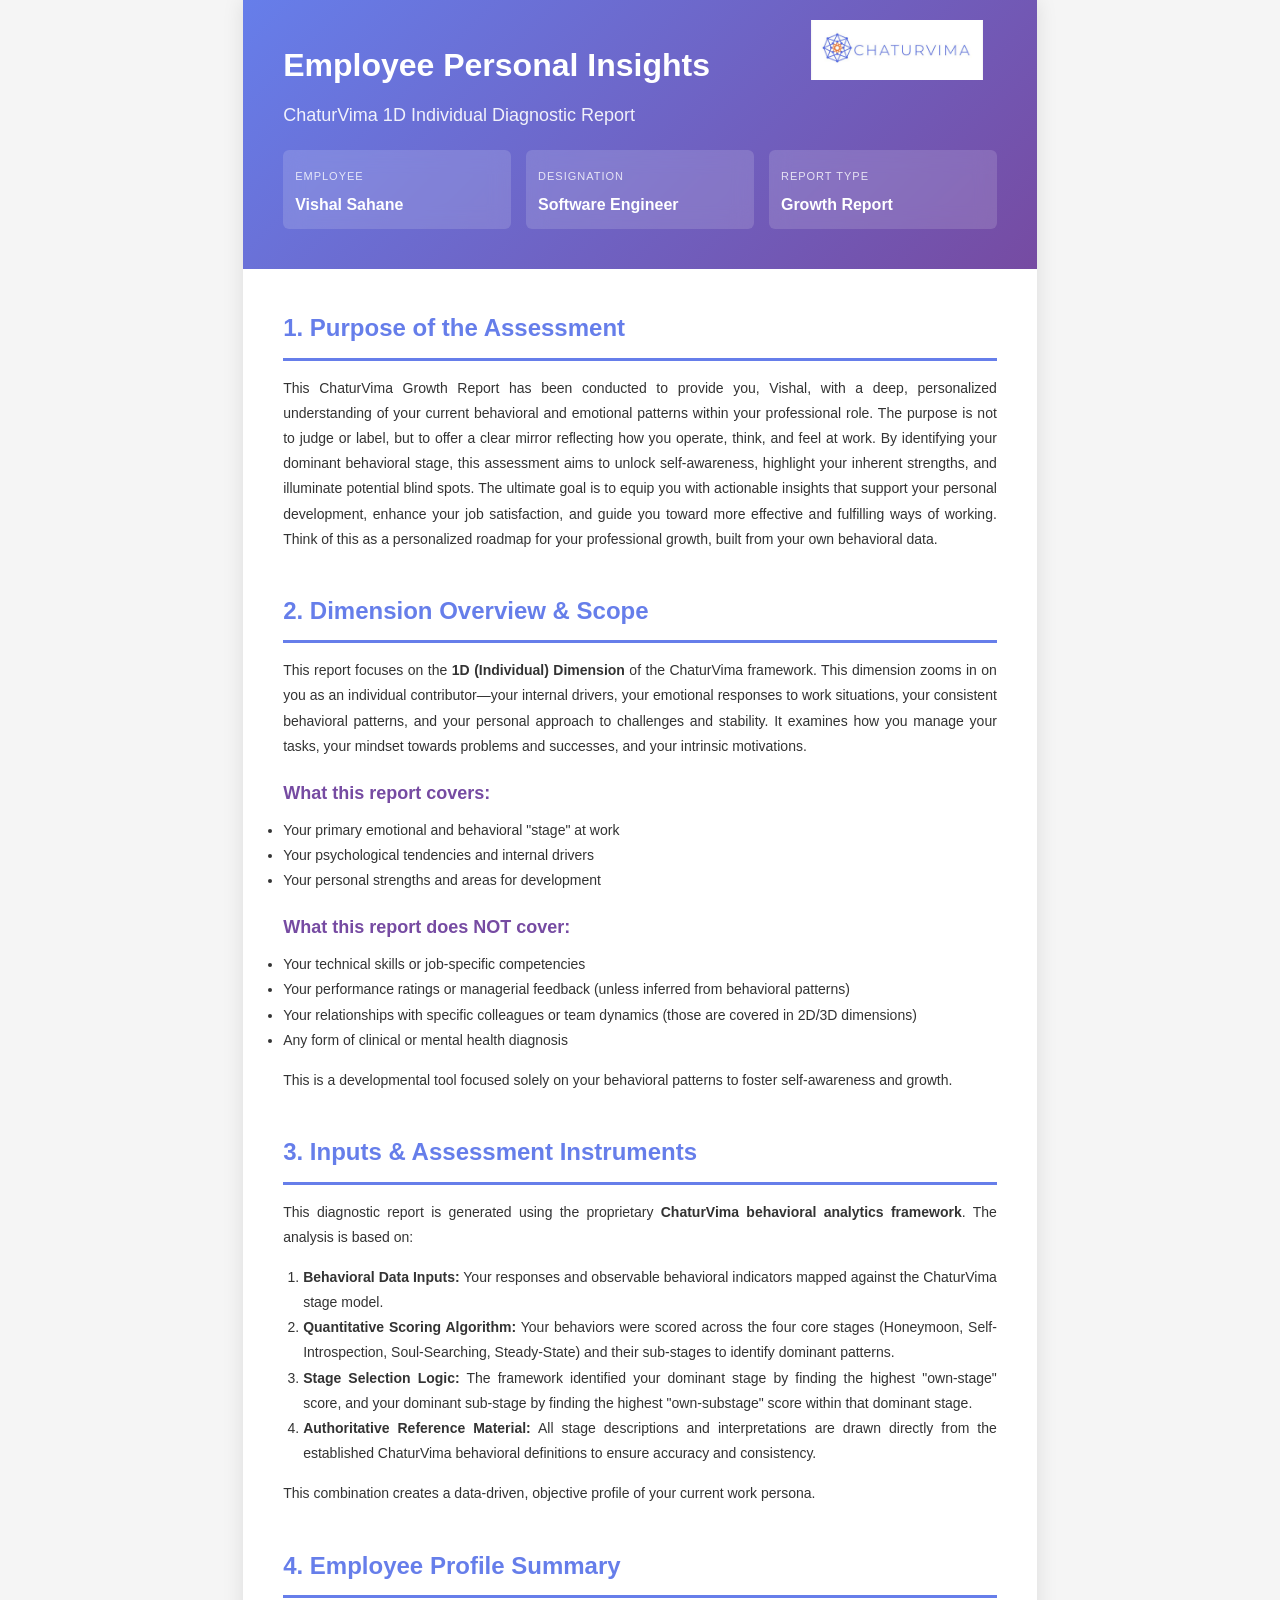
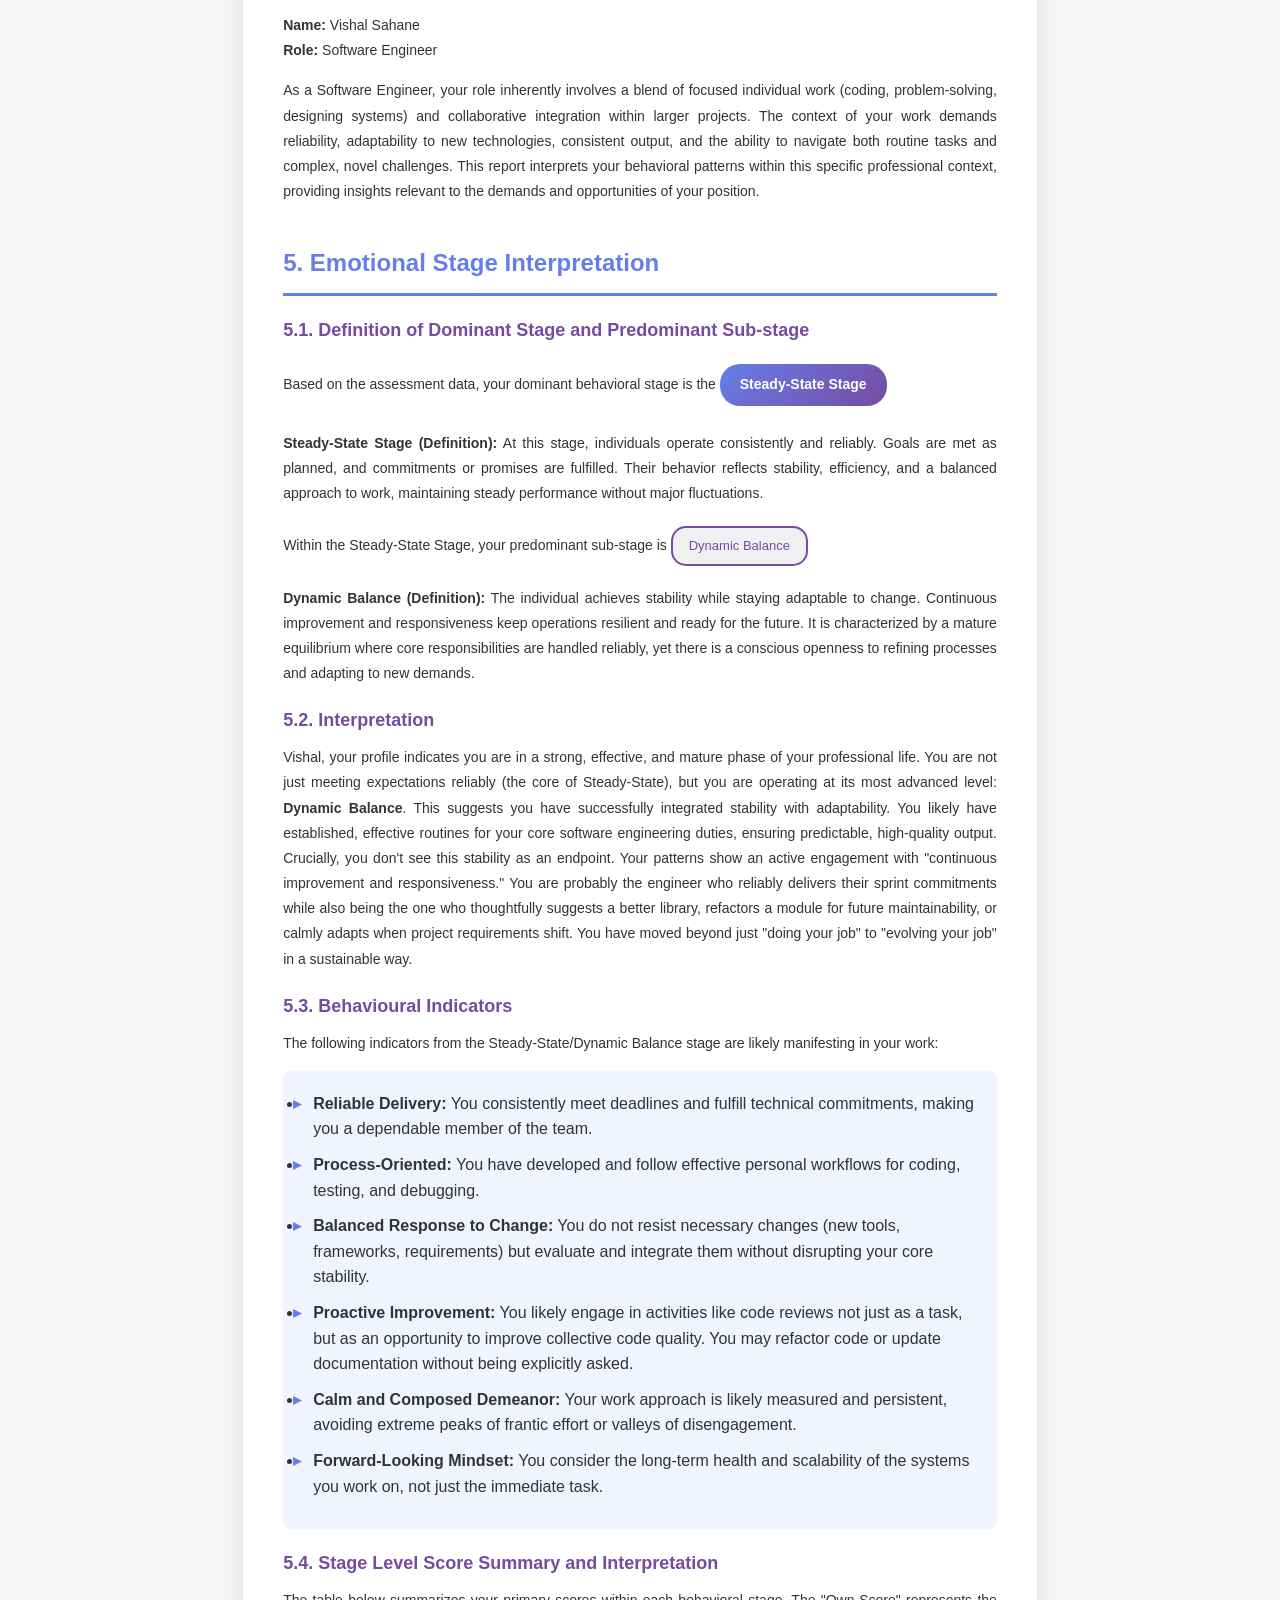
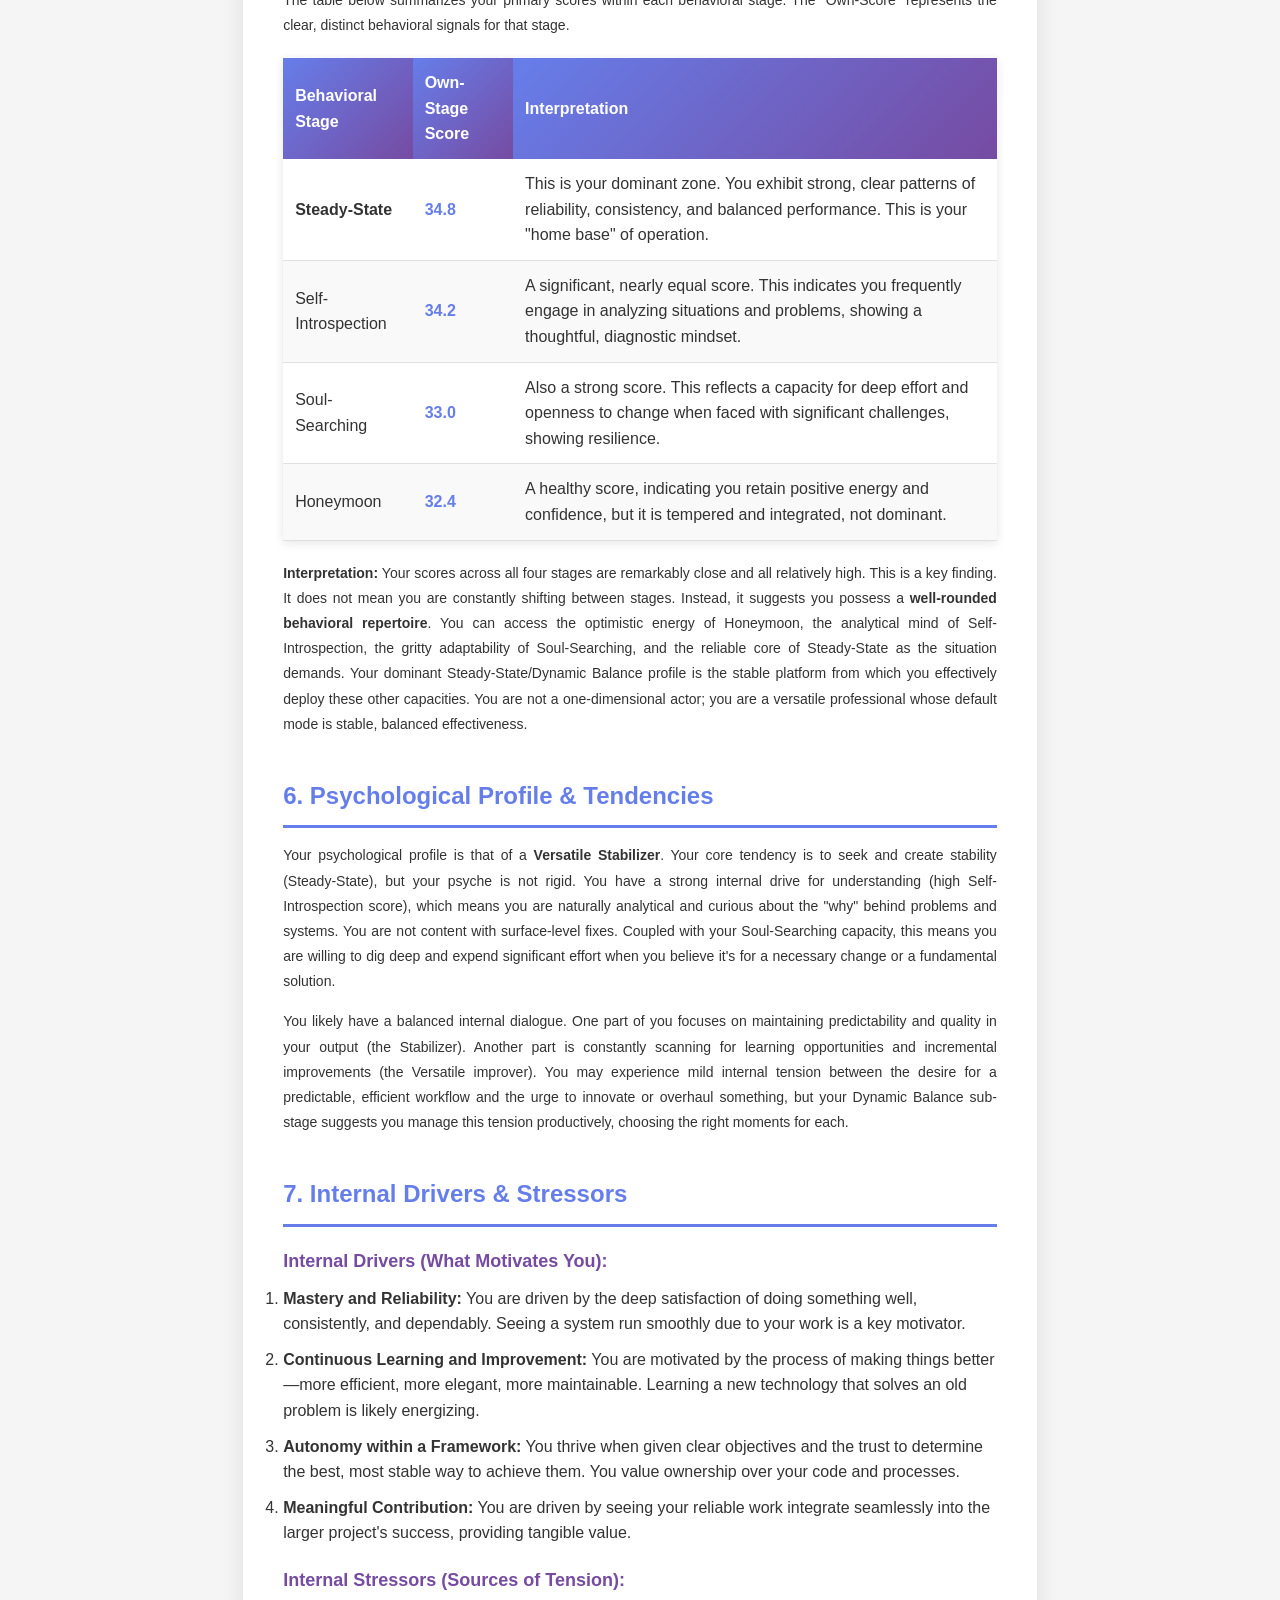
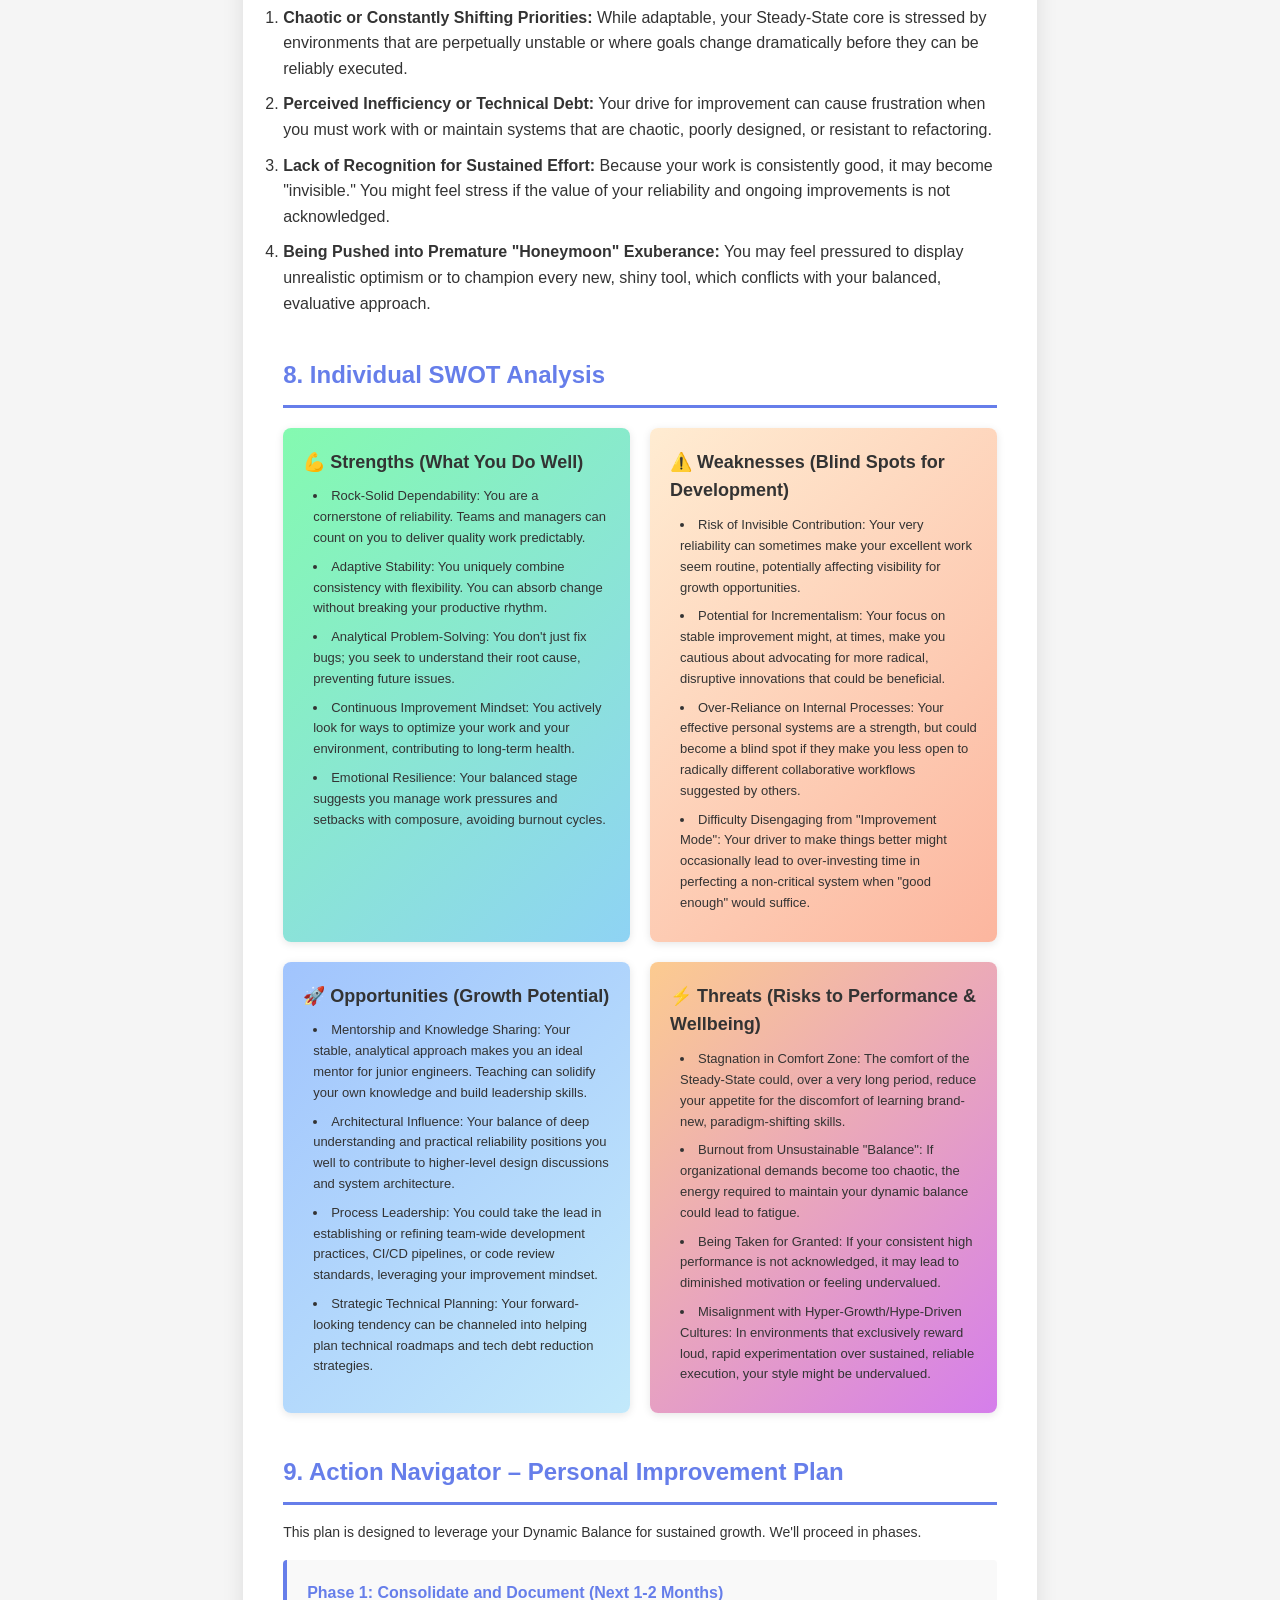
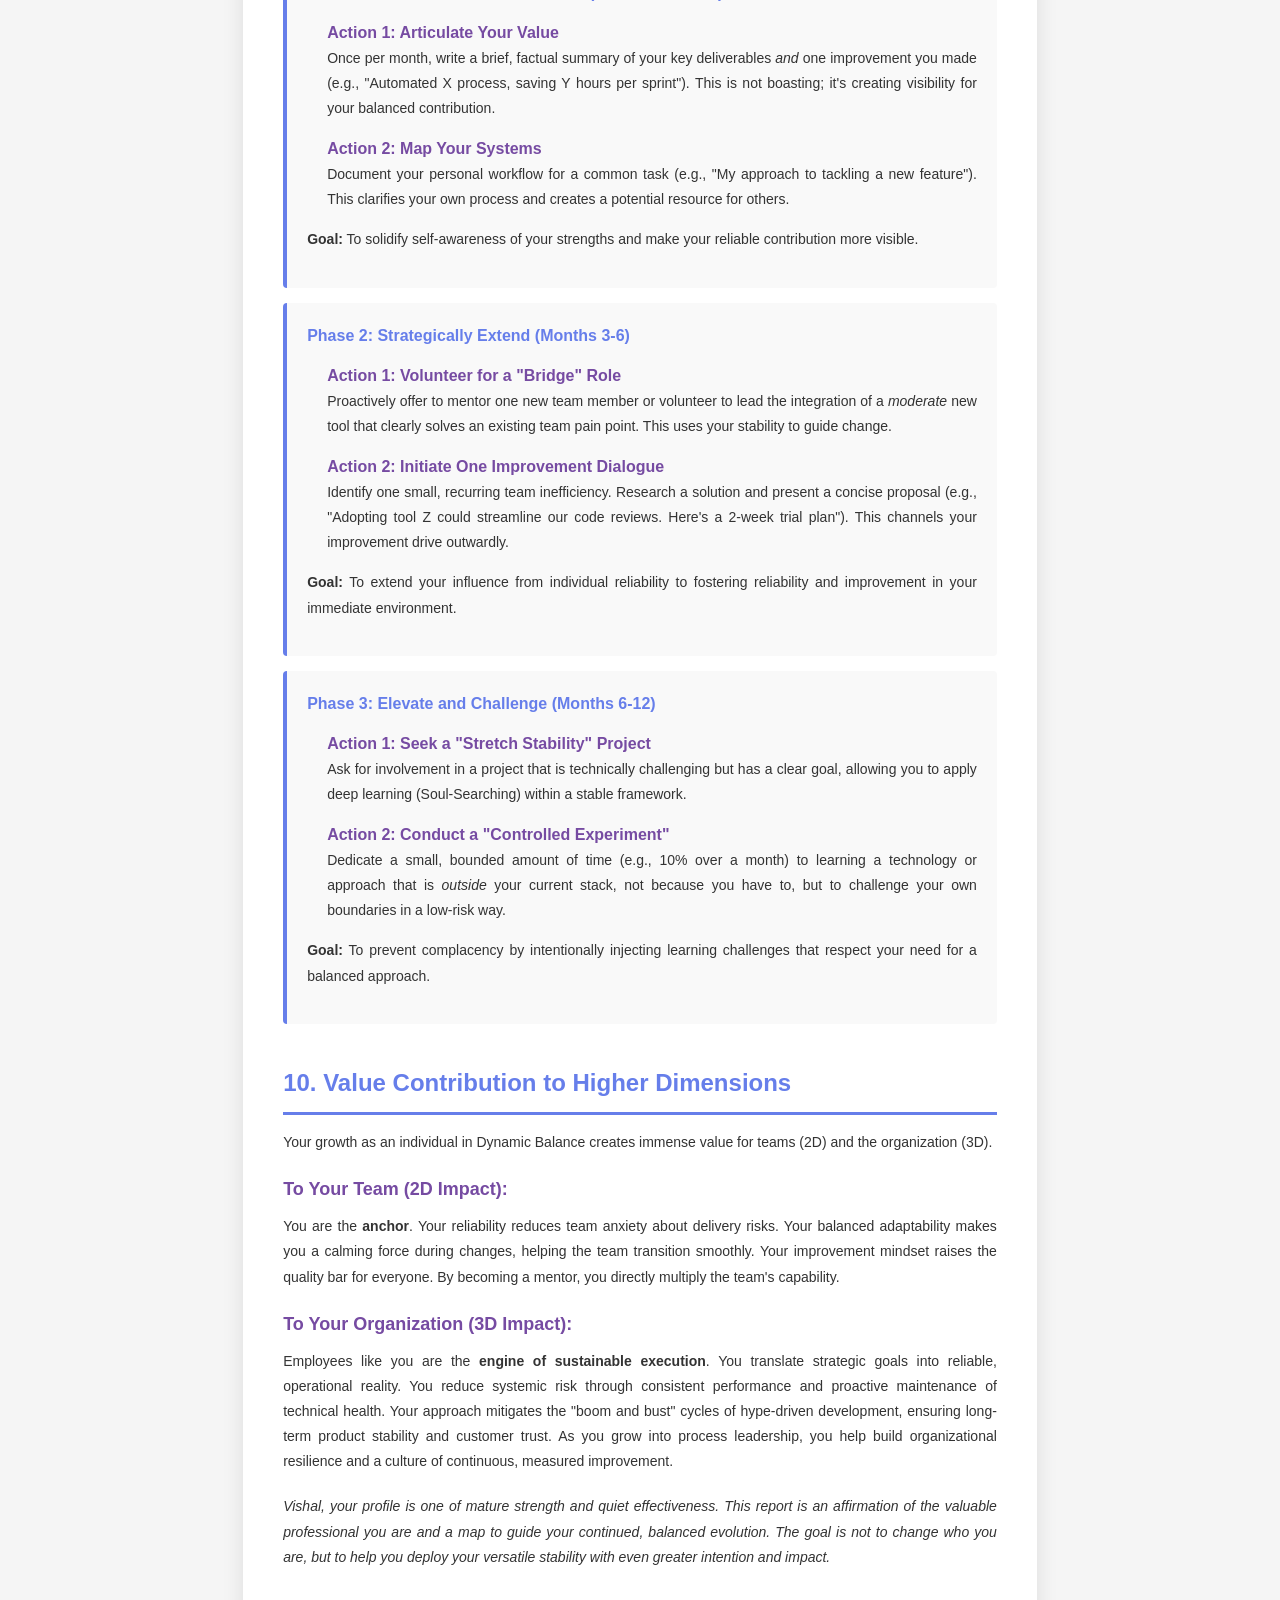
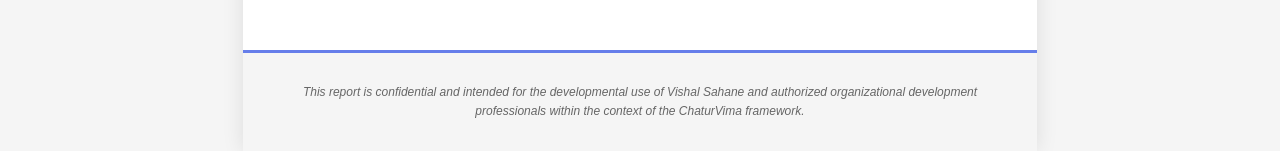
==== html/chatur/index.html @ ba2a968c "Initial clean commit" ====
<!DOCTYPE html>
<html lang="en">
<head>
    <meta charset="UTF-8">
    <meta name="viewport" content="width=device-width, initial-scale=1.0">
    <title>ChaturVima Growth Report - Vishal Sahane</title>
    <style>
        * {
            margin: 0;
            padding: 0;
            box-sizing: border-box;
        }

        @page {
            size: A4;
            margin: 20mm;
        }

        body {
            font-family: 'Segoe UI', Tahoma, Geneva, Verdana, sans-serif;
            line-height: 1.6;
            color: #333;
            background: #f5f5f5;
        }

        .container {
            max-width: 210mm;
            margin: 0 auto;
            background: white;
            box-shadow: 0 0 20px rgba(0,0,0,0.1);
        }

        /* Header */
        .report-header {
            background: linear-gradient(135deg, #667eea 0%, #764ba2 100%);
            color: white;
            padding: 40px;
            position: relative;
        }

        .logo-space {
            position: absolute;
            top: 20px;
            right: 40px;
            width: 200px;
            height: 60px;
            display: flex;
            align-items: center;
            justify-content: center;
        }

        .logo-space img {
            max-width: 100%;
            max-height: 100%;
            object-fit: contain;
        }

        .report-header h1 {
            font-size: 32px;
            margin-bottom: 10px;
            font-weight: 700;
        }

        .report-header .subtitle {
            font-size: 18px;
            opacity: 0.9;
            margin-bottom: 20px;
        }

        .employee-info {
            display: grid;
            grid-template-columns: repeat(3, 1fr);
            gap: 15px;
            margin-top: 20px;
        }

        .info-box {
            background: rgba(255,255,255,0.15);
            padding: 12px;
            border-radius: 6px;
            backdrop-filter: blur(10px);
        }

        .info-box label {
            font-size: 11px;
            opacity: 0.8;
            text-transform: uppercase;
            letter-spacing: 1px;
        }

        .info-box .value {
            font-size: 16px;
            font-weight: 600;
            margin-top: 4px;
        }

        /* Content */
        .content {
            padding: 40px;
        }

        .section {
            margin-bottom: 40px;
            page-break-inside: avoid;
        }

        .section-title {
            font-size: 24px;
            color: #667eea;
            margin-bottom: 15px;
            padding-bottom: 10px;
            border-bottom: 3px solid #667eea;
            font-weight: 600;
        }

        .subsection-title {
            font-size: 18px;
            color: #764ba2;
            margin: 20px 0 10px 0;
            font-weight: 600;
        }

        .section-content {
            font-size: 14px;
            text-align: justify;
            margin-bottom: 15px;
            line-height: 1.8;
        }

        /* Stage Badge */
        .stage-badge {
            display: inline-block;
            background: linear-gradient(135deg, #667eea 0%, #764ba2 100%);
            color: white;
            padding: 8px 20px;
            border-radius: 20px;
            font-weight: 600;
            margin: 10px 0;
            font-size: 14px;
        }

        .substage-badge {
            display: inline-block;
            background: #f0f0f0;
            color: #764ba2;
            padding: 6px 16px;
            border-radius: 15px;
            font-weight: 500;
            margin: 5px 0;
            font-size: 13px;
            border: 2px solid #764ba2;
        }

        /* Score Table */
        .score-table {
            width: 100%;
            border-collapse: collapse;
            margin: 20px 0;
            box-shadow: 0 2px 10px rgba(0,0,0,0.1);
        }

        .score-table th {
            background: linear-gradient(135deg, #667eea 0%, #764ba2 100%);
            color: white;
            padding: 12px;
            text-align: left;
            font-weight: 600;
        }

        .score-table td {
            padding: 12px;
            border-bottom: 1px solid #e0e0e0;
        }

        .score-table tr:nth-child(even) {
            background: #f9f9f9;
        }

        .score-table tr:hover {
            background: #f0f0f0;
        }

        .score-value {
            font-weight: 700;
            color: #667eea;
            font-size: 16px;
        }

        /* SWOT Analysis */
        .swot-grid {
            display: grid;
            grid-template-columns: repeat(2, 1fr);
            gap: 20px;
            margin: 20px 0;
        }

        .swot-box {
            padding: 20px;
            border-radius: 8px;
            box-shadow: 0 2px 8px rgba(0,0,0,0.1);
        }

        .swot-box.strengths {
            background: linear-gradient(135deg, #84fab0 0%, #8fd3f4 100%);
        }

        .swot-box.weaknesses {
            background: linear-gradient(135deg, #ffecd2 0%, #fcb69f 100%);
        }

        .swot-box.opportunities {
            background: linear-gradient(135deg, #a1c4fd 0%, #c2e9fb 100%);
        }

        .swot-box.threats {
            background: linear-gradient(135deg, #fccb90 0%, #d57eeb 100%);
        }

        .swot-box h3 {
            font-size: 18px;
            margin-bottom: 10px;
            font-weight: 700;
        }

        .swot-box ul {
            list-style-position: inside;
            padding-left: 10px;
        }

        .swot-box li {
            margin-bottom: 8px;
            font-size: 13px;
            line-height: 1.6;
        }

        /* Action Plan */
        .action-phase {
            background: #f9f9f9;
            padding: 20px;
            border-left: 4px solid #667eea;
            margin: 15px 0;
            border-radius: 4px;
        }

        .action-phase h4 {
            color: #667eea;
            margin-bottom: 10px;
            font-size: 16px;
        }

        .action-item {
            margin: 15px 0;
            padding-left: 20px;
        }

        .action-item strong {
            color: #764ba2;
        }

        .action-steps {
            margin-left: 20px;
            margin-top: 8px;
        }

        .action-steps li {
            margin-bottom: 6px;
            font-size: 13px;
        }

        /* Indicators List */
        .indicators-list {
            background: #f0f4ff;
            padding: 20px;
            border-radius: 8px;
            margin: 15px 0;
        }

        .indicators-list li {
            margin-bottom: 10px;
            padding-left: 10px;
            position: relative;
            line-height: 1.6;
        }

        .indicators-list li:before {
            content: "▸";
            color: #667eea;
            position: absolute;
            left: -10px;
            font-weight: bold;
        }

        /* Drivers/Stressors Lists */
        .drivers-stressors ul {
            margin-left: 20px;
        }

        .drivers-stressors li {
            margin-bottom: 10px;
            line-height: 1.6;
        }

        /* Footer */
        .report-footer {
            background: #f5f5f5;
            padding: 30px 40px;
            text-align: center;
            border-top: 3px solid #667eea;
        }

        .footer-note {
            font-size: 12px;
            color: #666;
            font-style: italic;
            max-width: 800px;
            margin: 0 auto;
        }

        /* Print Styles */
        @media print {
            body {
                background: white;
            }
            
            .container {
                box-shadow: none;
                max-width: 100%;
            }

            .section {
                page-break-inside: avoid;
            }

            .swot-grid {
                page-break-inside: avoid;
            }
        }

        /* Responsive */
        @media (max-width: 768px) {
            .employee-info {
                grid-template-columns: 1fr;
            }

            .swot-grid {
                grid-template-columns: 1fr;
            }

            .content {
                padding: 20px;
            }

            .report-header {
                padding: 20px;
            }

            .logo-space {
                position: static;
                margin: 20px auto 0;
            }
        }
    </style>
</head>
<body>
    <div class="container">
        <!-- Header -->
        <div class="report-header">
            <div class="logo-space">
                <img src="./chatur logo.png" alt="ChaturVima Logo">
            </div>
            <h1>Employee Personal Insights</h1>
            <div class="subtitle">ChaturVima 1D Individual Diagnostic Report</div>
            
            <div class="employee-info">
                <div class="info-box">
                    <label>Employee</label>
                    <div class="value">Vishal Sahane</div>
                </div>
                <div class="info-box">
                    <label>Designation</label>
                    <div class="value">Software Engineer</div>
                </div>
                <div class="info-box">
                    <label>Report Type</label>
                    <div class="value">Growth Report</div>
                </div>
            </div>
        </div>

        <!-- Content -->
        <div class="content">
            <!-- Section 1: Purpose -->
            <div class="section">
                <h2 class="section-title">1. Purpose of the Assessment</h2>
                <p class="section-content">
                    This ChaturVima Growth Report has been conducted to provide you, Vishal, with a deep, personalized understanding of your current behavioral and emotional patterns within your professional role. The purpose is not to judge or label, but to offer a clear mirror reflecting how you operate, think, and feel at work. By identifying your dominant behavioral stage, this assessment aims to unlock self-awareness, highlight your inherent strengths, and illuminate potential blind spots. The ultimate goal is to equip you with actionable insights that support your personal development, enhance your job satisfaction, and guide you toward more effective and fulfilling ways of working. Think of this as a personalized roadmap for your professional growth, built from your own behavioral data.
                </p>
            </div>

            <!-- Section 2: Dimension Overview -->
            <div class="section">
                <h2 class="section-title">2. Dimension Overview & Scope</h2>
                <p class="section-content">
                    This report focuses on the <strong>1D (Individual) Dimension</strong> of the ChaturVima framework. This dimension zooms in on you as an individual contributor—your internal drivers, your emotional responses to work situations, your consistent behavioral patterns, and your personal approach to challenges and stability. It examines how you manage your tasks, your mindset towards problems and successes, and your intrinsic motivations.
                </p>
                
                <h3 class="subsection-title">What this report covers:</h3>
                <ul class="section-content">
                    <li>Your primary emotional and behavioral "stage" at work</li>
                    <li>Your psychological tendencies and internal drivers</li>
                    <li>Your personal strengths and areas for development</li>
                </ul>

                <h3 class="subsection-title">What this report does NOT cover:</h3>
                <ul class="section-content">
                    <li>Your technical skills or job-specific competencies</li>
                    <li>Your performance ratings or managerial feedback (unless inferred from behavioral patterns)</li>
                    <li>Your relationships with specific colleagues or team dynamics (those are covered in 2D/3D dimensions)</li>
                    <li>Any form of clinical or mental health diagnosis</li>
                </ul>
                <p class="section-content">
                    This is a developmental tool focused solely on your behavioral patterns to foster self-awareness and growth.
                </p>
            </div>

            <!-- Section 3: Inputs & Assessment -->
            <div class="section">
                <h2 class="section-title">3. Inputs & Assessment Instruments</h2>
                <p class="section-content">
                    This diagnostic report is generated using the proprietary <strong>ChaturVima behavioral analytics framework</strong>. The analysis is based on:
                </p>
                <ol class="section-content" style="margin-left: 20px;">
                    <li><strong>Behavioral Data Inputs:</strong> Your responses and observable behavioral indicators mapped against the ChaturVima stage model.</li>
                    <li><strong>Quantitative Scoring Algorithm:</strong> Your behaviors were scored across the four core stages (Honeymoon, Self-Introspection, Soul-Searching, Steady-State) and their sub-stages to identify dominant patterns.</li>
                    <li><strong>Stage Selection Logic:</strong> The framework identified your dominant stage by finding the highest "own-stage" score, and your dominant sub-stage by finding the highest "own-substage" score within that dominant stage.</li>
                    <li><strong>Authoritative Reference Material:</strong> All stage descriptions and interpretations are drawn directly from the established ChaturVima behavioral definitions to ensure accuracy and consistency.</li>
                </ol>
                <p class="section-content">
                    This combination creates a data-driven, objective profile of your current work persona.
                </p>
            </div>

            <!-- Section 4: Employee Profile -->
            <div class="section">
                <h2 class="section-title">4. Employee Profile Summary</h2>
                <p class="section-content">
                    <strong>Name:</strong> Vishal Sahane<br>
                    <strong>Role:</strong> Software Engineer
                </p>
                <p class="section-content">
                    As a Software Engineer, your role inherently involves a blend of focused individual work (coding, problem-solving, designing systems) and collaborative integration within larger projects. The context of your work demands reliability, adaptability to new technologies, consistent output, and the ability to navigate both routine tasks and complex, novel challenges. This report interprets your behavioral patterns within this specific professional context, providing insights relevant to the demands and opportunities of your position.
                </p>
            </div>

            <!-- Section 5: Emotional Stage -->
            <div class="section">
                <h2 class="section-title">5. Emotional Stage Interpretation</h2>
                
                <h3 class="subsection-title">5.1. Definition of Dominant Stage and Predominant Sub-stage</h3>
                <p class="section-content">
                    Based on the assessment data, your dominant behavioral stage is the <span class="stage-badge">Steady-State Stage</span>
                </p>
                <p class="section-content">
                    <strong>Steady-State Stage (Definition):</strong> At this stage, individuals operate consistently and reliably. Goals are met as planned, and commitments or promises are fulfilled. Their behavior reflects stability, efficiency, and a balanced approach to work, maintaining steady performance without major fluctuations.
                </p>
                <p class="section-content">
                    Within the Steady-State Stage, your predominant sub-stage is <span class="substage-badge">Dynamic Balance</span>
                </p>
                <p class="section-content">
                    <strong>Dynamic Balance (Definition):</strong> The individual achieves stability while staying adaptable to change. Continuous improvement and responsiveness keep operations resilient and ready for the future. It is characterized by a mature equilibrium where core responsibilities are handled reliably, yet there is a conscious openness to refining processes and adapting to new demands.
                </p>

                <h3 class="subsection-title">5.2. Interpretation</h3>
                <p class="section-content">
                    Vishal, your profile indicates you are in a strong, effective, and mature phase of your professional life. You are not just meeting expectations reliably (the core of Steady-State), but you are operating at its most advanced level: <strong>Dynamic Balance</strong>. This suggests you have successfully integrated stability with adaptability. You likely have established, effective routines for your core software engineering duties, ensuring predictable, high-quality output. Crucially, you don't see this stability as an endpoint. Your patterns show an active engagement with "continuous improvement and responsiveness." You are probably the engineer who reliably delivers their sprint commitments while also being the one who thoughtfully suggests a better library, refactors a module for future maintainability, or calmly adapts when project requirements shift. You have moved beyond just "doing your job" to "evolving your job" in a sustainable way.
                </p>

                <h3 class="subsection-title">5.3. Behavioural Indicators</h3>
                <p class="section-content">
                    The following indicators from the Steady-State/Dynamic Balance stage are likely manifesting in your work:
                </p>
                <div class="indicators-list">
                    <ul>
                        <li><strong>Reliable Delivery:</strong> You consistently meet deadlines and fulfill technical commitments, making you a dependable member of the team.</li>
                        <li><strong>Process-Oriented:</strong> You have developed and follow effective personal workflows for coding, testing, and debugging.</li>
                        <li><strong>Balanced Response to Change:</strong> You do not resist necessary changes (new tools, frameworks, requirements) but evaluate and integrate them without disrupting your core stability.</li>
                        <li><strong>Proactive Improvement:</strong> You likely engage in activities like code reviews not just as a task, but as an opportunity to improve collective code quality. You may refactor code or update documentation without being explicitly asked.</li>
                        <li><strong>Calm and Composed Demeanor:</strong> Your work approach is likely measured and persistent, avoiding extreme peaks of frantic effort or valleys of disengagement.</li>
                        <li><strong>Forward-Looking Mindset:</strong> You consider the long-term health and scalability of the systems you work on, not just the immediate task.</li>
                    </ul>
                </div>

                <h3 class="subsection-title">5.4. Stage Level Score Summary and Interpretation</h3>
                <p class="section-content">
                    The table below summarizes your primary scores within each behavioral stage. The "Own-Score" represents the clear, distinct behavioral signals for that stage.
                </p>
                <table class="score-table">
                    <thead>
                        <tr>
                            <th>Behavioral Stage</th>
                            <th>Own-Stage Score</th>
                            <th>Interpretation</th>
                        </tr>
                    </thead>
                    <tbody>
                        <tr>
                            <td><strong>Steady-State</strong></td>
                            <td><span class="score-value">34.8</span></td>
                            <td>This is your dominant zone. You exhibit strong, clear patterns of reliability, consistency, and balanced performance. This is your "home base" of operation.</td>
                        </tr>
                        <tr>
                            <td>Self-Introspection</td>
                            <td><span class="score-value">34.2</span></td>
                            <td>A significant, nearly equal score. This indicates you frequently engage in analyzing situations and problems, showing a thoughtful, diagnostic mindset.</td>
                        </tr>
                        <tr>
                            <td>Soul-Searching</td>
                            <td><span class="score-value">33.0</span></td>
                            <td>Also a strong score. This reflects a capacity for deep effort and openness to change when faced with significant challenges, showing resilience.</td>
                        </tr>
                        <tr>
                            <td>Honeymoon</td>
                            <td><span class="score-value">32.4</span></td>
                            <td>A healthy score, indicating you retain positive energy and confidence, but it is tempered and integrated, not dominant.</td>
                        </tr>
                    </tbody>
                </table>
                <p class="section-content">
                    <strong>Interpretation:</strong> Your scores across all four stages are remarkably close and all relatively high. This is a key finding. It does not mean you are constantly shifting between stages. Instead, it suggests you possess a <strong>well-rounded behavioral repertoire</strong>. You can access the optimistic energy of Honeymoon, the analytical mind of Self-Introspection, the gritty adaptability of Soul-Searching, and the reliable core of Steady-State as the situation demands. Your dominant Steady-State/Dynamic Balance profile is the stable platform from which you effectively deploy these other capacities. You are not a one-dimensional actor; you are a versatile professional whose default mode is stable, balanced effectiveness.
                </p>
            </div>

            <!-- Section 6: Psychological Profile -->
            <div class="section">
                <h2 class="section-title">6. Psychological Profile & Tendencies</h2>
                <p class="section-content">
                    Your psychological profile is that of a <strong>Versatile Stabilizer</strong>. Your core tendency is to seek and create stability (Steady-State), but your psyche is not rigid. You have a strong internal drive for understanding (high Self-Introspection score), which means you are naturally analytical and curious about the "why" behind problems and systems. You are not content with surface-level fixes. Coupled with your Soul-Searching capacity, this means you are willing to dig deep and expend significant effort when you believe it's for a necessary change or a fundamental solution.
                </p>
                <p class="section-content">
                    You likely have a balanced internal dialogue. One part of you focuses on maintaining predictability and quality in your output (the Stabilizer). Another part is constantly scanning for learning opportunities and incremental improvements (the Versatile improver). You may experience mild internal tension between the desire for a predictable, efficient workflow and the urge to innovate or overhaul something, but your Dynamic Balance sub-stage suggests you manage this tension productively, choosing the right moments for each.
                </p>
            </div>

            <!-- Section 7: Internal Drivers & Stressors -->
            <div class="section">
                <h2 class="section-title">7. Internal Drivers & Stressors</h2>
                
                <div class="drivers-stressors">
                    <h3 class="subsection-title">Internal Drivers (What Motivates You):</h3>
                    <ol>
                        <li><strong>Mastery and Reliability:</strong> You are driven by the deep satisfaction of doing something well, consistently, and dependably. Seeing a system run smoothly due to your work is a key motivator.</li>
                        <li><strong>Continuous Learning and Improvement:</strong> You are motivated by the process of making things better—more efficient, more elegant, more maintainable. Learning a new technology that solves an old problem is likely energizing.</li>
                        <li><strong>Autonomy within a Framework:</strong> You thrive when given clear objectives and the trust to determine the best, most stable way to achieve them. You value ownership over your code and processes.</li>
                        <li><strong>Meaningful Contribution:</strong> You are driven by seeing your reliable work integrate seamlessly into the larger project's success, providing tangible value.</li>
                    </ol>

                    <h3 class="subsection-title">Internal Stressors (Sources of Tension):</h3>
                    <ol>
                        <li><strong>Chaotic or Constantly Shifting Priorities:</strong> While adaptable, your Steady-State core is stressed by environments that are perpetually unstable or where goals change dramatically before they can be reliably executed.</li>
                        <li><strong>Perceived Inefficiency or Technical Debt:</strong> Your drive for improvement can cause frustration when you must work with or maintain systems that are chaotic, poorly designed, or resistant to refactoring.</li>
                        <li><strong>Lack of Recognition for Sustained Effort:</strong> Because your work is consistently good, it may become "invisible." You might feel stress if the value of your reliability and ongoing improvements is not acknowledged.</li>
                        <li><strong>Being Pushed into Premature "Honeymoon" Exuberance:</strong> You may feel pressured to display unrealistic optimism or to champion every new, shiny tool, which conflicts with your balanced, evaluative approach.</li>
                    </ol>
                </div>
            </div>

            <!-- Section 8: SWOT Analysis -->
            <div class="section">
                <h2 class="section-title">8. Individual SWOT Analysis</h2>
                
                <div class="swot-grid">
                    <div class="swot-box strengths">
                        <h3>💪 Strengths (What You Do Well)</h3>
                        <ul>
                            <li>Rock-Solid Dependability: You are a cornerstone of reliability. Teams and managers can count on you to deliver quality work predictably.</li>
                            <li>Adaptive Stability: You uniquely combine consistency with flexibility. You can absorb change without breaking your productive rhythm.</li>
                            <li>Analytical Problem-Solving: You don't just fix bugs; you seek to understand their root cause, preventing future issues.</li>
                            <li>Continuous Improvement Mindset: You actively look for ways to optimize your work and your environment, contributing to long-term health.</li>
                            <li>Emotional Resilience: Your balanced stage suggests you manage work pressures and setbacks with composure, avoiding burnout cycles.</li>
                        </ul>
                    </div>

                    <div class="swot-box weaknesses">
                        <h3>⚠️ Weaknesses (Blind Spots for Development)</h3>
                        <ul>
                            <li>Risk of Invisible Contribution: Your very reliability can sometimes make your excellent work seem routine, potentially affecting visibility for growth opportunities.</li>
                            <li>Potential for Incrementalism: Your focus on stable improvement might, at times, make you cautious about advocating for more radical, disruptive innovations that could be beneficial.</li>
                            <li>Over-Reliance on Internal Processes: Your effective personal systems are a strength, but could become a blind spot if they make you less open to radically different collaborative workflows suggested by others.</li>
                            <li>Difficulty Disengaging from "Improvement Mode": Your driver to make things better might occasionally lead to over-investing time in perfecting a non-critical system when "good enough" would suffice.</li>
                        </ul>
                    </div>

                    <div class="swot-box opportunities">
                        <h3>🚀 Opportunities (Growth Potential)</h3>
                        <ul>
                            <li>Mentorship and Knowledge Sharing: Your stable, analytical approach makes you an ideal mentor for junior engineers. Teaching can solidify your own knowledge and build leadership skills.</li>
                            <li>Architectural Influence: Your balance of deep understanding and practical reliability positions you well to contribute to higher-level design discussions and system architecture.</li>
                            <li>Process Leadership: You could take the lead in establishing or refining team-wide development practices, CI/CD pipelines, or code review standards, leveraging your improvement mindset.</li>
                            <li>Strategic Technical Planning: Your forward-looking tendency can be channeled into helping plan technical roadmaps and tech debt reduction strategies.</li>
                        </ul>
                    </div>

                    <div class="swot-box threats">
                        <h3>⚡ Threats (Risks to Performance & Wellbeing)</h3>
                        <ul>
                            <li>Stagnation in Comfort Zone: The comfort of the Steady-State could, over a very long period, reduce your appetite for the discomfort of learning brand-new, paradigm-shifting skills.</li>
                            <li>Burnout from Unsustainable "Balance": If organizational demands become too chaotic, the energy required to maintain your dynamic balance could lead to fatigue.</li>
                            <li>Being Taken for Granted: If your consistent high performance is not acknowledged, it may lead to diminished motivation or feeling undervalued.</li>
                            <li>Misalignment with Hyper-Growth/Hype-Driven Cultures: In environments that exclusively reward loud, rapid experimentation over sustained, reliable execution, your style might be undervalued.</li>
                        </ul>
                    </div>
                </div>
            </div>

            <!-- Section 9: Action Navigator -->
            <div class="section">
                <h2 class="section-title">9. Action Navigator – Personal Improvement Plan</h2>
                <p class="section-content">
                    This plan is designed to leverage your Dynamic Balance for sustained growth. We'll proceed in phases.
                </p>

                <div class="action-phase">
                    <h4>Phase 1: Consolidate and Document (Next 1-2 Months)</h4>
                    <div class="action-item">
                        <strong>Action 1: Articulate Your Value</strong>
                        <p class="section-content">Once per month, write a brief, factual summary of your key deliverables <em>and</em> one improvement you made (e.g., "Automated X process, saving Y hours per sprint"). This is not boasting; it's creating visibility for your balanced contribution.</p>
                    </div>
                    <div class="action-item">
                        <strong>Action 2: Map Your Systems</strong>
                        <p class="section-content">Document your personal workflow for a common task (e.g., "My approach to tackling a new feature"). This clarifies your own process and creates a potential resource for others.</p>
                    </div>
                    <p class="section-content"><strong>Goal:</strong> To solidify self-awareness of your strengths and make your reliable contribution more visible.</p>
                </div>

                <div class="action-phase">
                    <h4>Phase 2: Strategically Extend (Months 3-6)</h4>
                    <div class="action-item">
                        <strong>Action 1: Volunteer for a "Bridge" Role</strong>
                        <p class="section-content">Proactively offer to mentor one new team member or volunteer to lead the integration of a <em>moderate</em> new tool that clearly solves an existing team pain point. This uses your stability to guide change.</p>
                    </div>
                    <div class="action-item">
                        <strong>Action 2: Initiate One Improvement Dialogue</strong>
                        <p class="section-content">Identify one small, recurring team inefficiency. Research a solution and present a concise proposal (e.g., "Adopting tool Z could streamline our code reviews. Here's a 2-week trial plan"). This channels your improvement drive outwardly.</p>
                    </div>
                    <p class="section-content"><strong>Goal:</strong> To extend your influence from individual reliability to fostering reliability and improvement in your immediate environment.</p>
                </div>

                <div class="action-phase">
                    <h4>Phase 3: Elevate and Challenge (Months 6-12)</h4>
                    <div class="action-item">
                        <strong>Action 1: Seek a "Stretch Stability" Project</strong>
                        <p class="section-content">Ask for involvement in a project that is technically challenging but has a clear goal, allowing you to apply deep learning (Soul-Searching) within a stable framework.</p>
                    </div>
                    <div class="action-item">
                        <strong>Action 2: Conduct a "Controlled Experiment"</strong>
                        <p class="section-content">Dedicate a small, bounded amount of time (e.g., 10% over a month) to learning a technology or approach that is <em>outside</em> your current stack, not because you have to, but to challenge your own boundaries in a low-risk way.</p>
                    </div>
                    <p class="section-content"><strong>Goal:</strong> To prevent complacency by intentionally injecting learning challenges that respect your need for a balanced approach.</p>
                </div>
            </div>

            <!-- Section 10: Value Contribution -->
            <div class="section">
                <h2 class="section-title">10. Value Contribution to Higher Dimensions</h2>
                <p class="section-content">
                    Your growth as an individual in Dynamic Balance creates immense value for teams (2D) and the organization (3D).
                </p>

                <h3 class="subsection-title">To Your Team (2D Impact):</h3>
                <p class="section-content">
                    You are the <strong>anchor</strong>. Your reliability reduces team anxiety about delivery risks. Your balanced adaptability makes you a calming force during changes, helping the team transition smoothly. Your improvement mindset raises the quality bar for everyone. By becoming a mentor, you directly multiply the team's capability.
                </p>

                <h3 class="subsection-title">To Your Organization (3D Impact):</h3>
                <p class="section-content">
                    Employees like you are the <strong>engine of sustainable execution</strong>. You translate strategic goals into reliable, operational reality. You reduce systemic risk through consistent performance and proactive maintenance of technical health. Your approach mitigates the "boom and bust" cycles of hype-driven development, ensuring long-term product stability and customer trust. As you grow into process leadership, you help build organizational resilience and a culture of continuous, measured improvement.
                </p>

                <p class="section-content" style="margin-top: 20px; font-style: italic;">
                    Vishal, your profile is one of mature strength and quiet effectiveness. This report is an affirmation of the valuable professional you are and a map to guide your continued, balanced evolution. The goal is not to change who you are, but to help you deploy your versatile stability with even greater intention and impact.
                </p>
            </div>
        </div>

        <!-- Footer -->
        <div class="report-footer">
            <p class="footer-note">
                This report is confidential and intended for the developmental use of Vishal Sahane and authorized organizational development professionals within the context of the ChaturVima framework.
            </p>
        </div>
    </div>
</body>
</html>
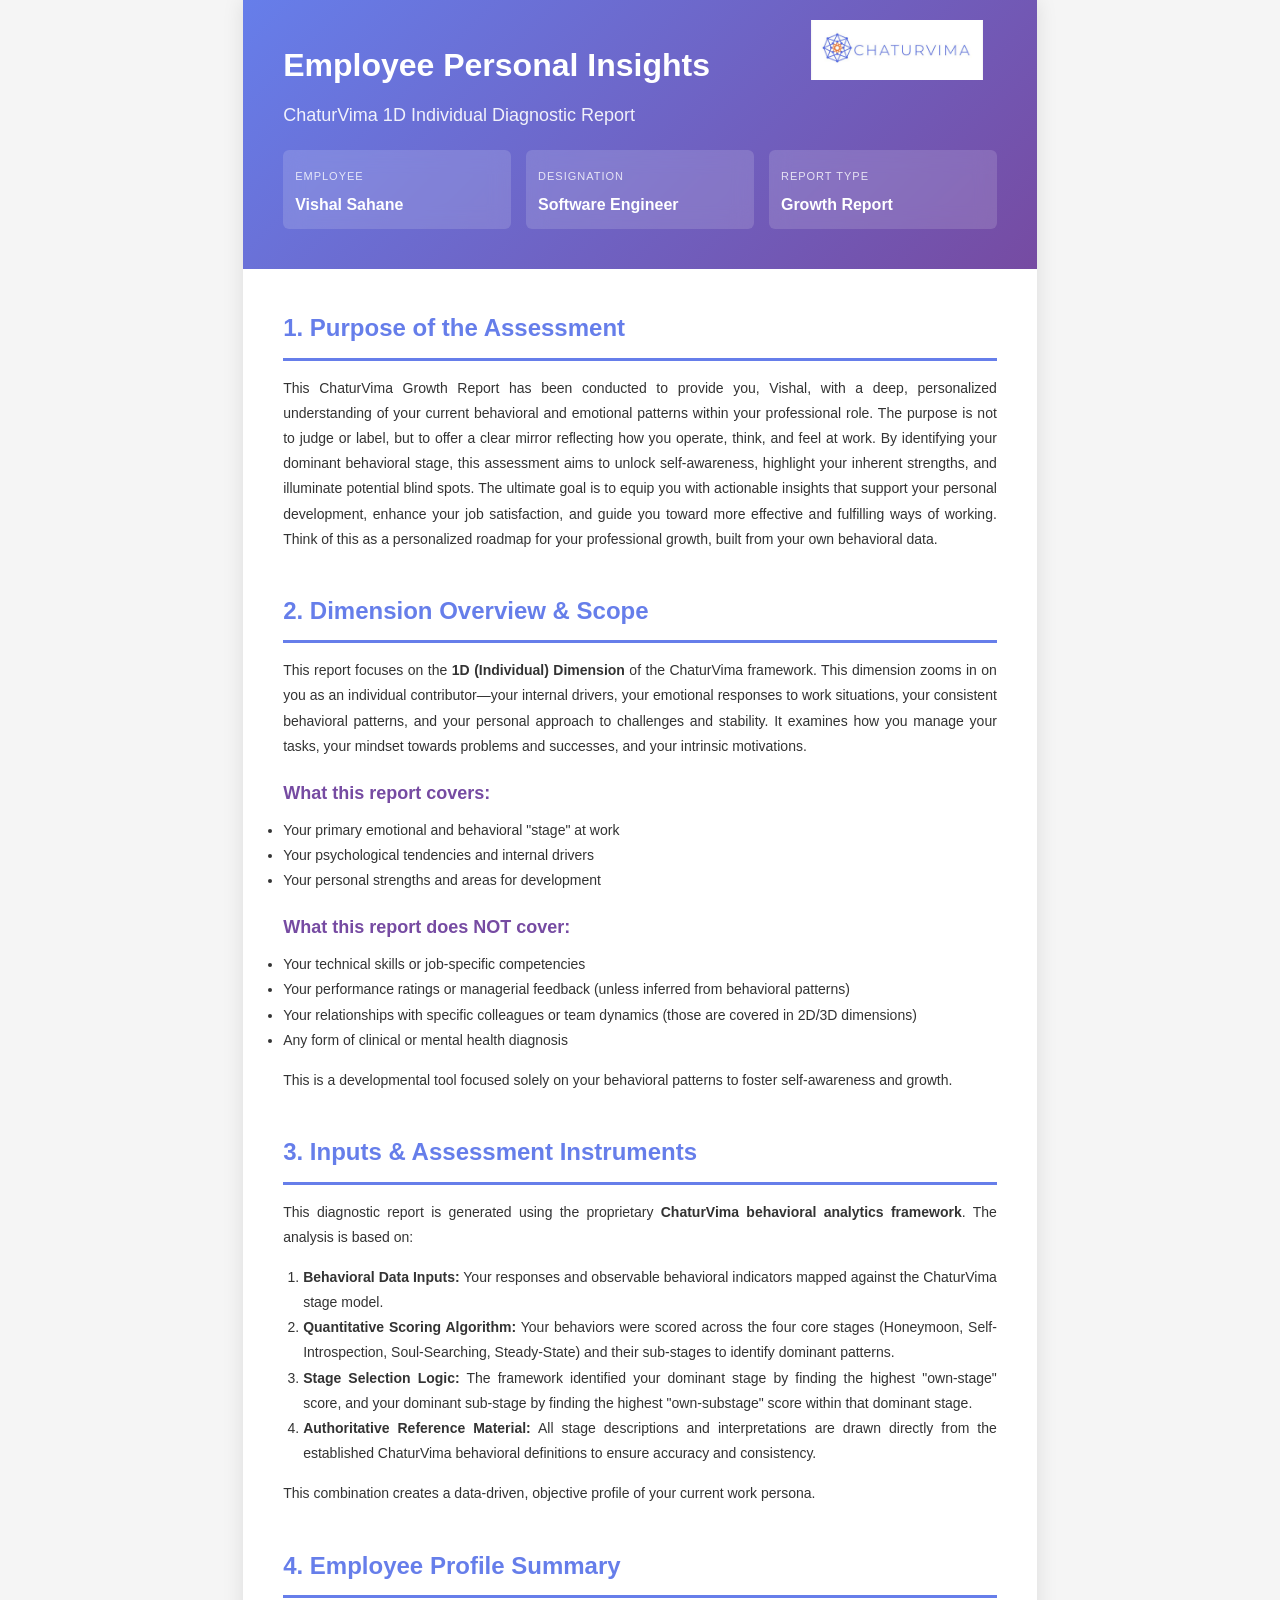
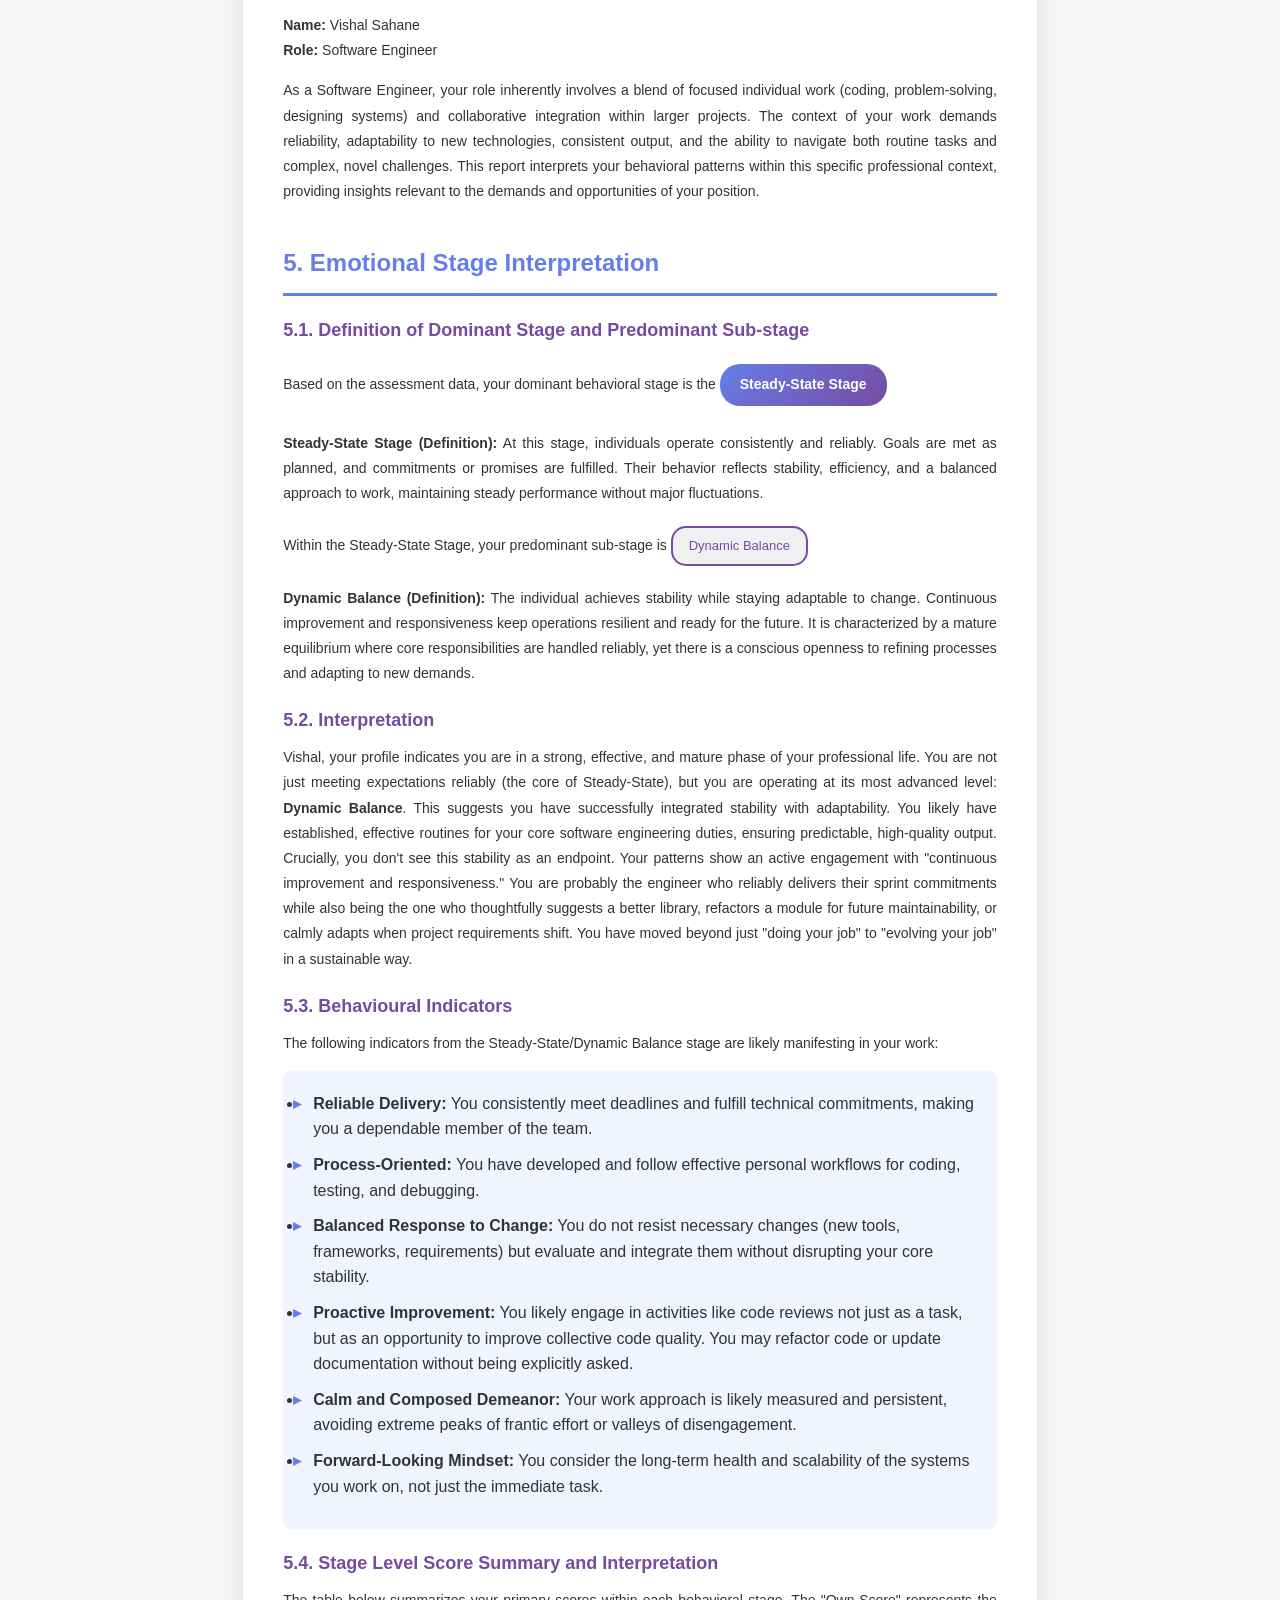
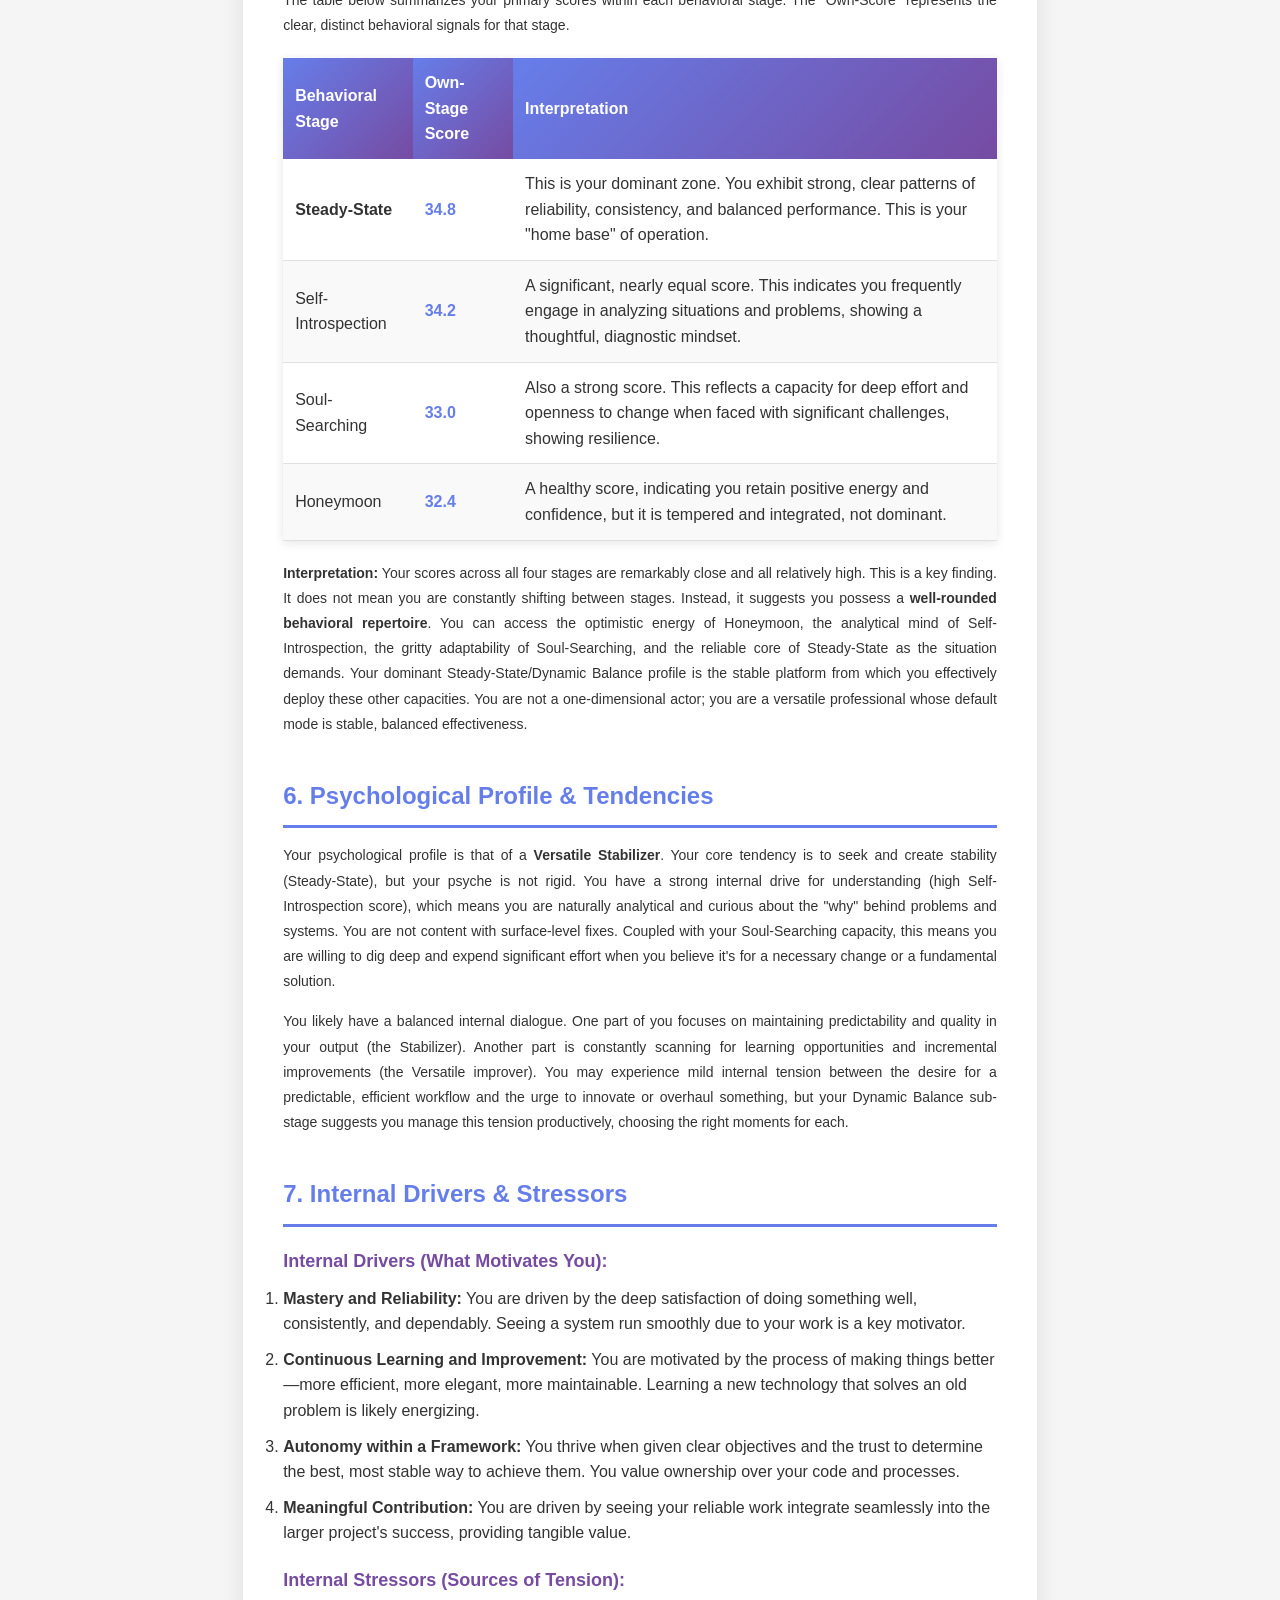
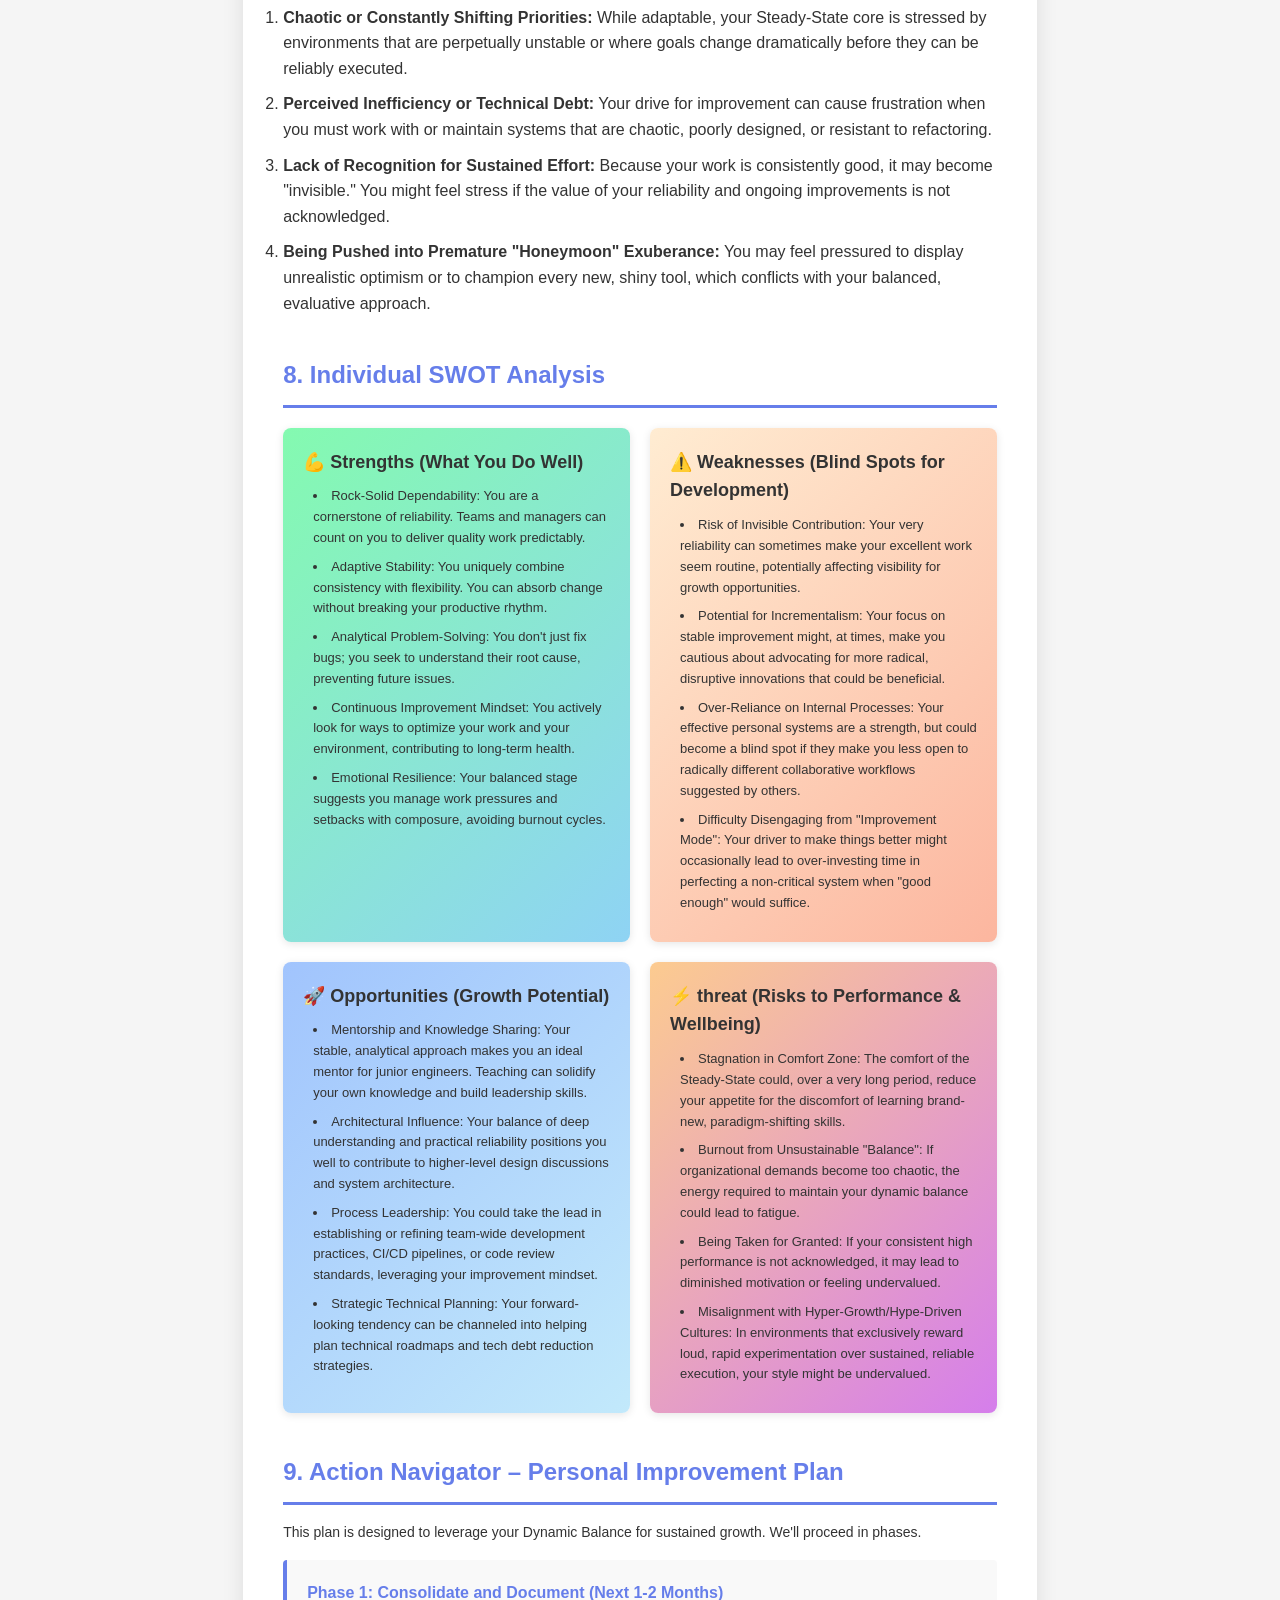
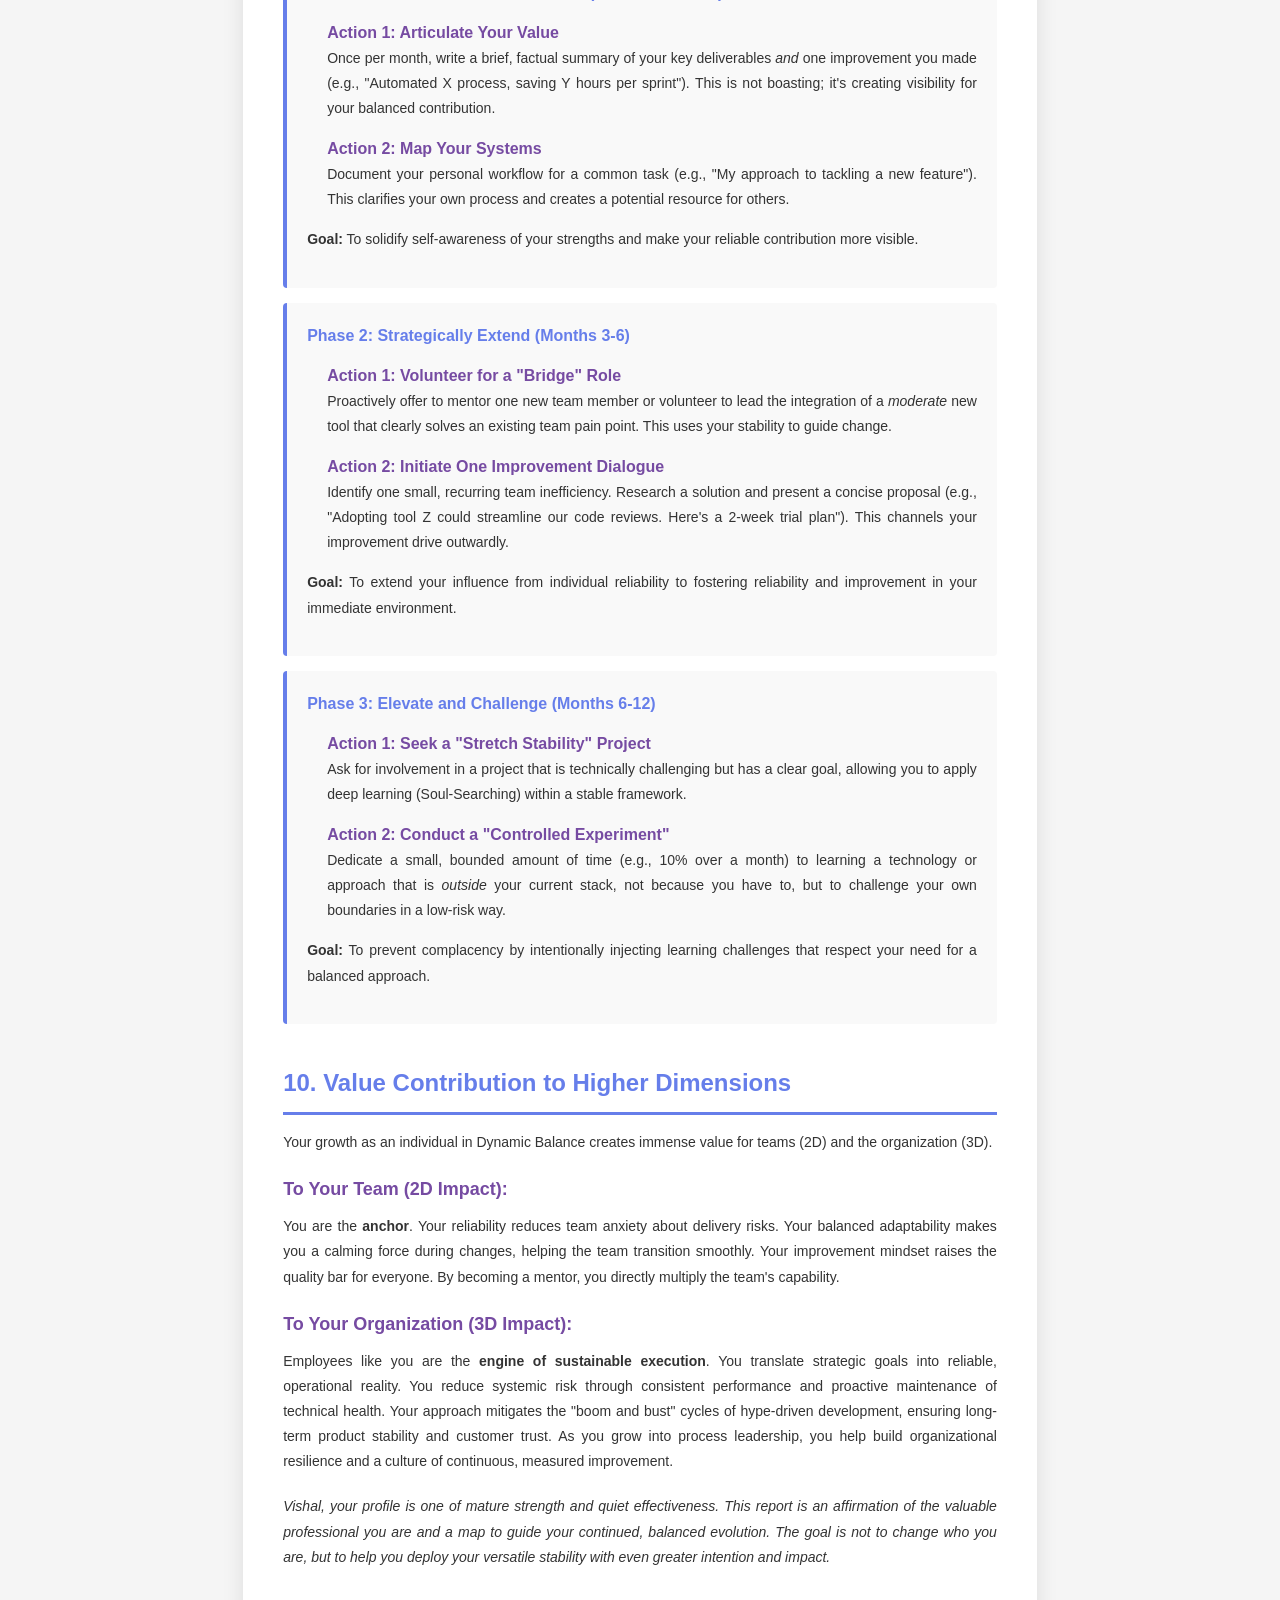
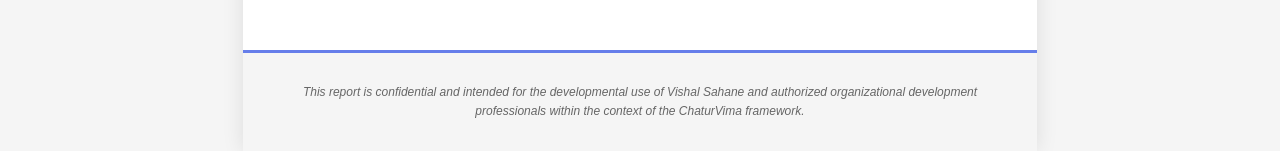
==== commit 925269ad: "new llm model" ====
--- a/html/chatur/index.html
+++ b/html/chatur/index.html
@@ -212,7 +212,7 @@
             background: linear-gradient(135deg, #a1c4fd 0%, #c2e9fb 100%);
         }
 
-        .swot-box.threats {
+        .swot-box.threat {
             background: linear-gradient(135deg, #fccb90 0%, #d57eeb 100%);
         }
 
@@ -600,8 +600,8 @@
                         </ul>
                     </div>
 
-                    <div class="swot-box threats">
-                        <h3>⚡ Threats (Risks to Performance & Wellbeing)</h3>
+                    <div class="swot-box threat">
+                        <h3>⚡ threat (Risks to Performance & Wellbeing)</h3>
                         <ul>
                             <li>Stagnation in Comfort Zone: The comfort of the Steady-State could, over a very long period, reduce your appetite for the discomfort of learning brand-new, paradigm-shifting skills.</li>
                             <li>Burnout from Unsustainable "Balance": If organizational demands become too chaotic, the energy required to maintain your dynamic balance could lead to fatigue.</li>
